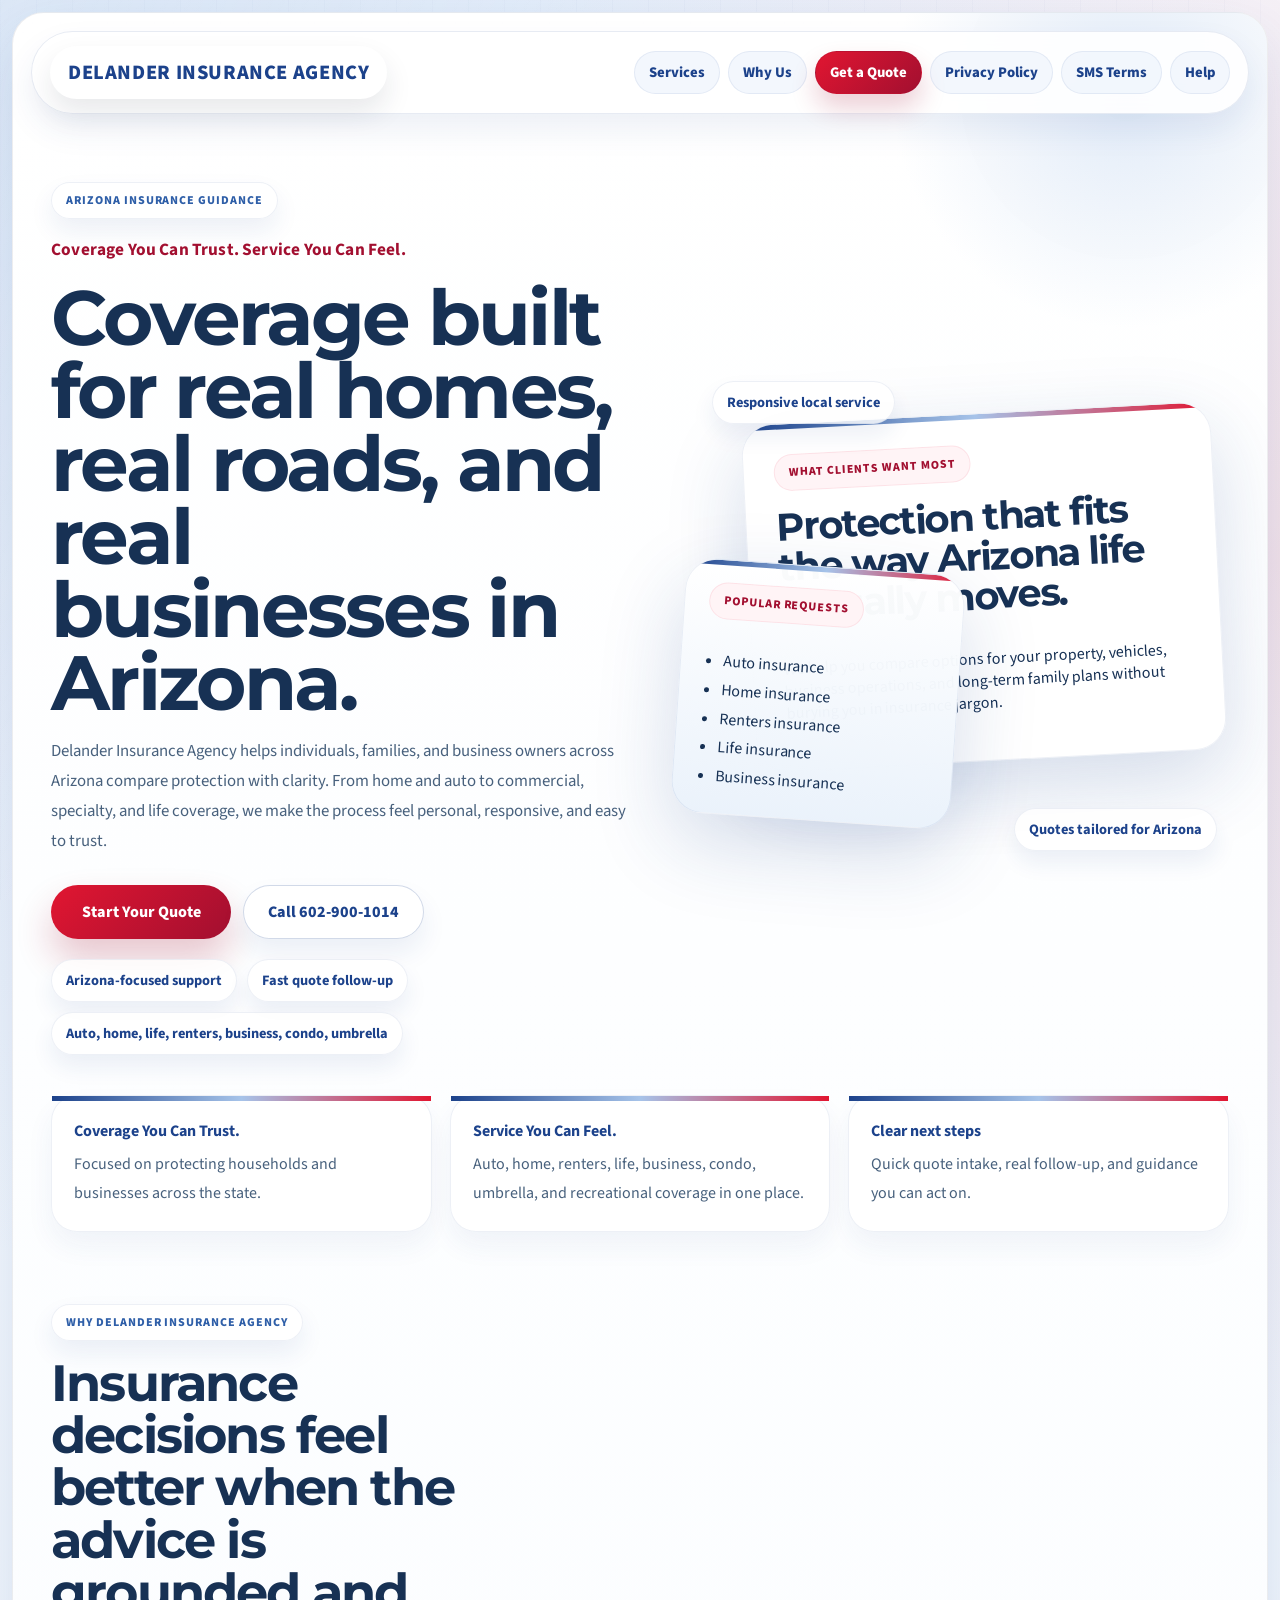
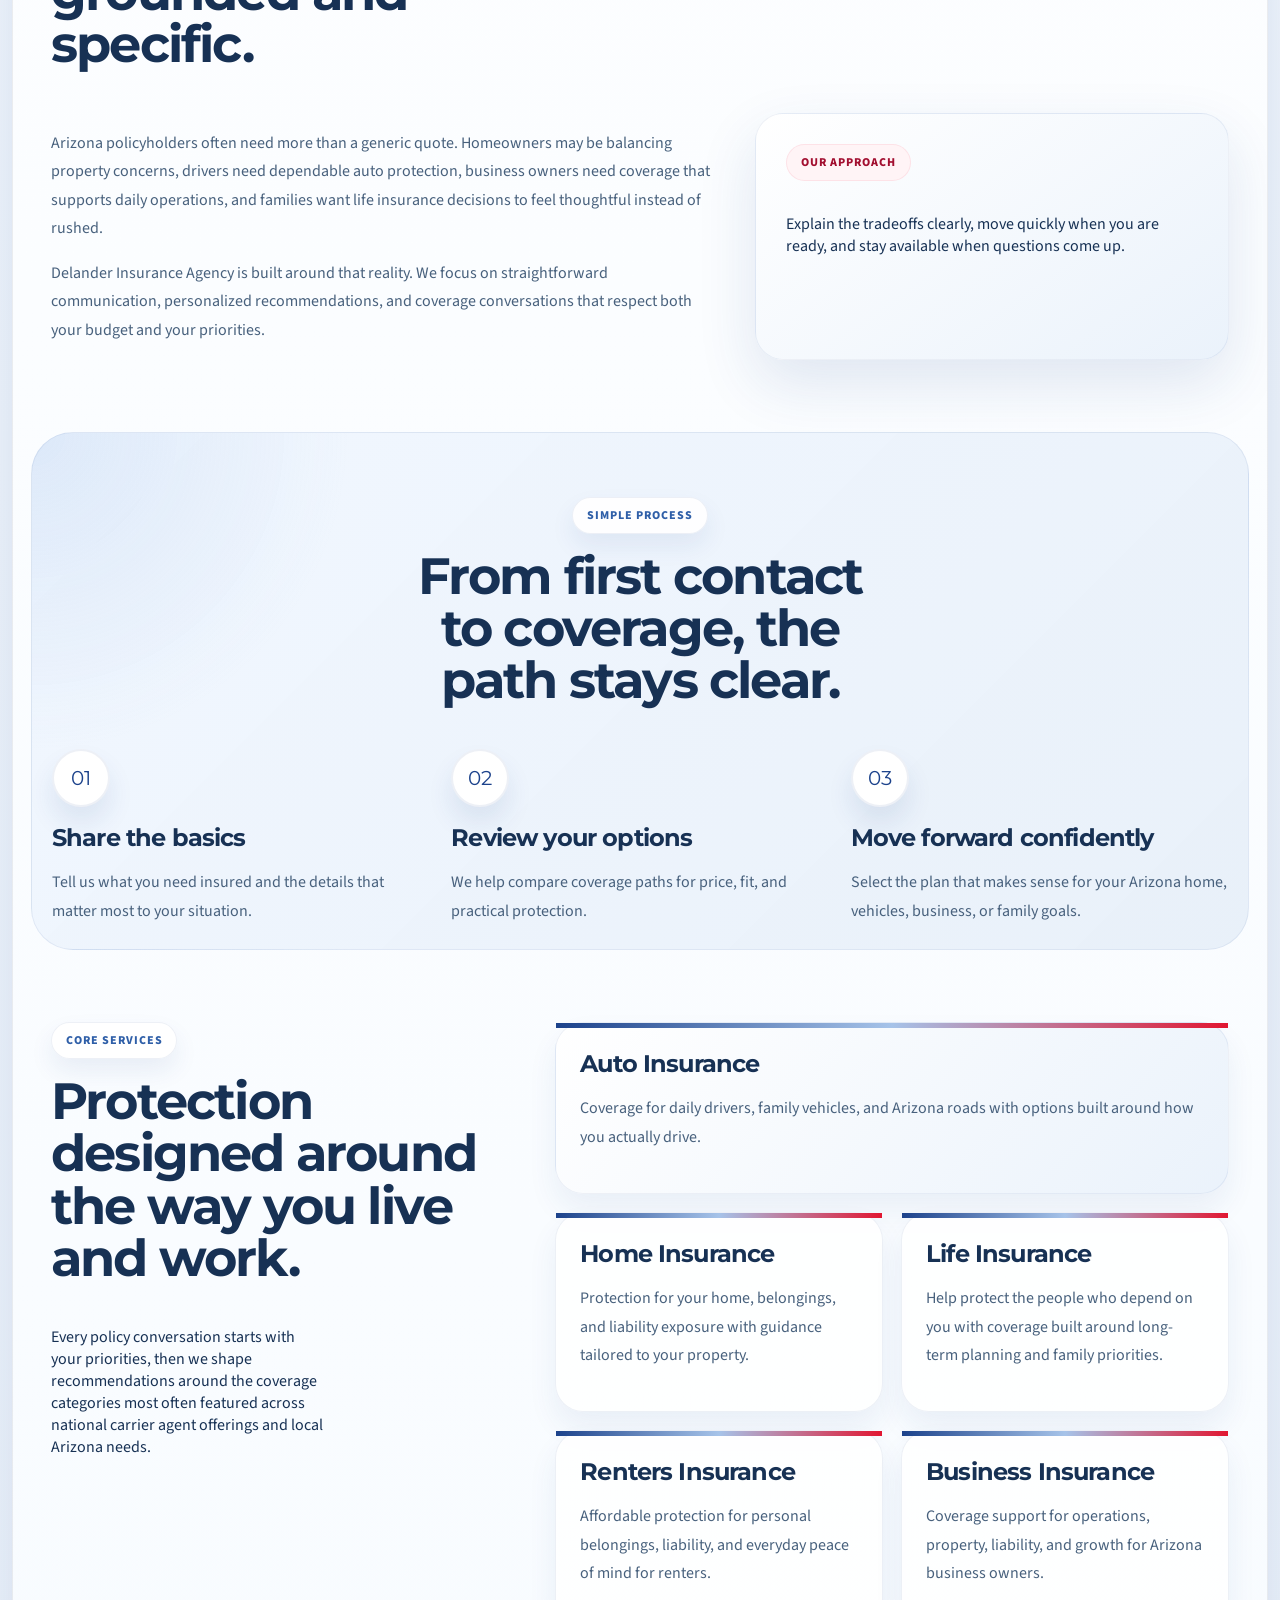
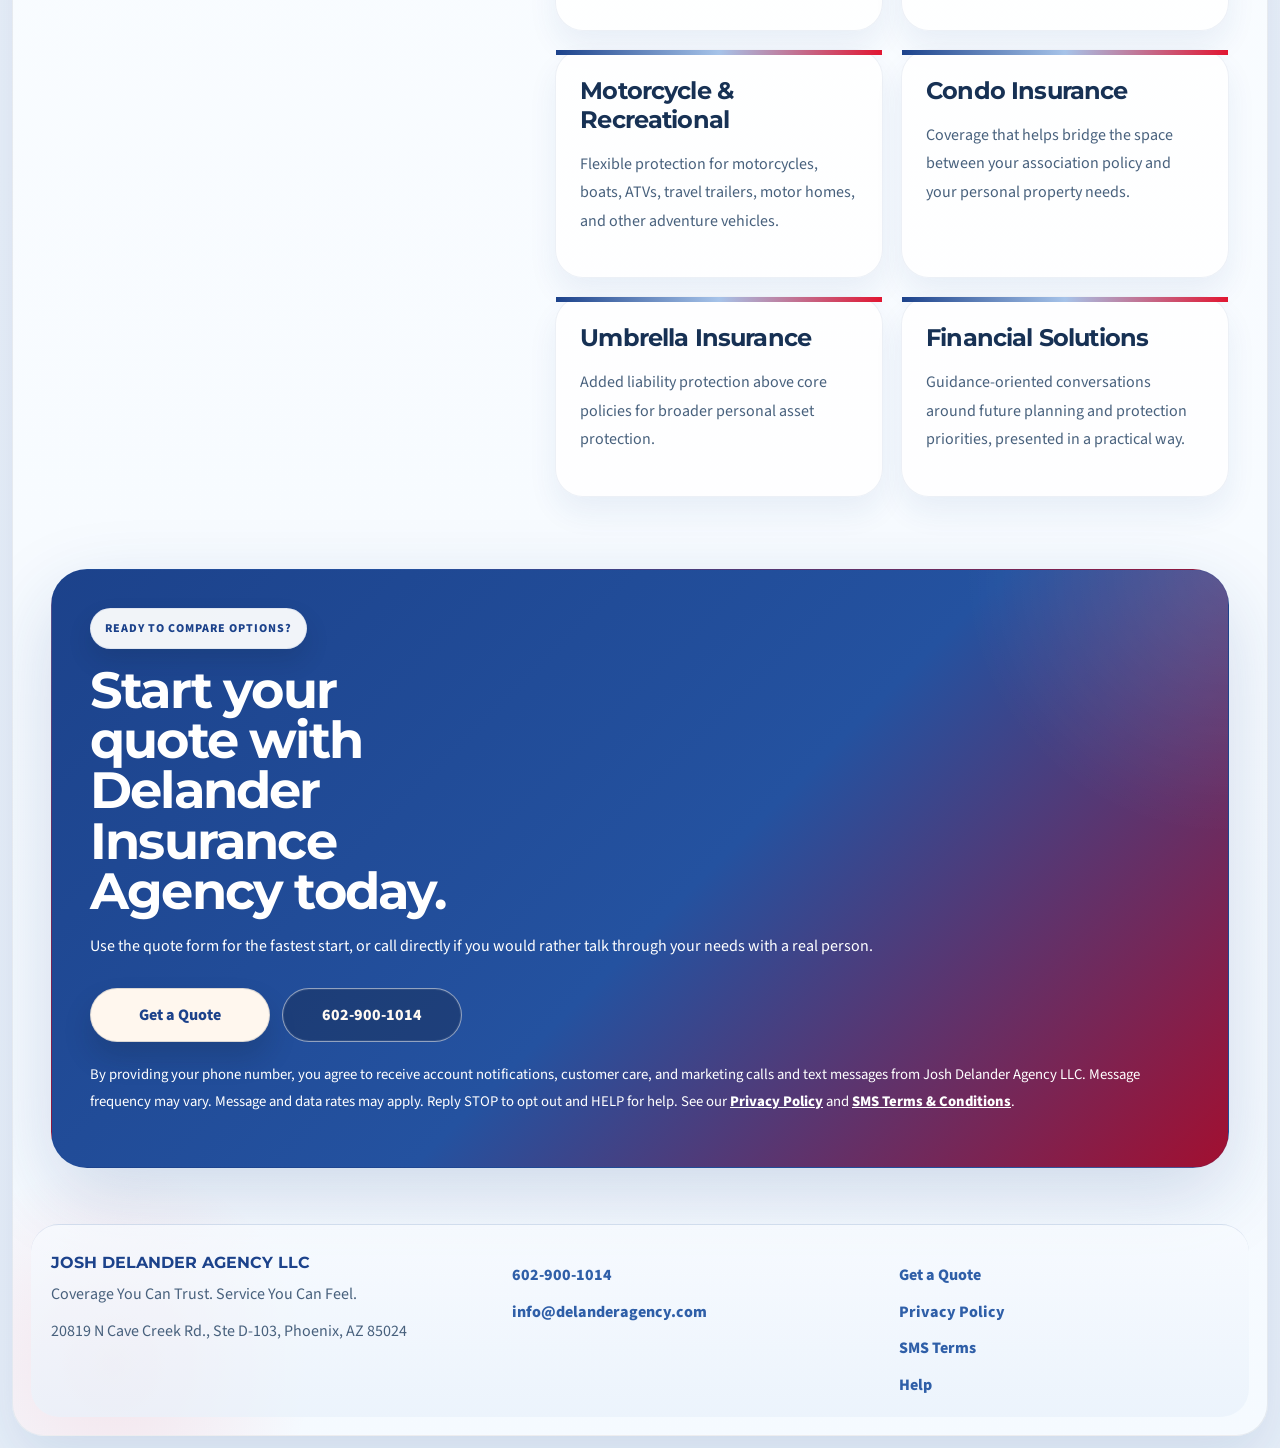
==== index.html @ 1f194bf2 "Add files via upload" ====
<!DOCTYPE html>
<html lang="en">
<head>
  <meta charset="UTF-8" />
  <meta name="viewport" content="width=device-width, initial-scale=1.0" />
  <title>Delander Insurance Agency | Insurance Solutions Across Arizona</title>
  <meta
    name="description"
    content="Delander Insurance Agency helps Arizona families and businesses protect what matters with home, auto, commercial, specialty, and life insurance guidance."
  />
  <link rel="preconnect" href="https://fonts.googleapis.com" />
  <link rel="preconnect" href="https://fonts.gstatic.com" crossorigin />
  <link href="https://fonts.googleapis.com/css2?family=Montserrat:wght@500;600;700;800&family=Source+Sans+3:wght@400;500;600;700&display=swap" rel="stylesheet" />
  <link rel="stylesheet" href="styles.css" />
</head>
<body>
  <div class="page-shell">
    <nav class="site-nav" aria-label="Primary">
      <a href="index.html" class="brand-mark active">Delander Insurance Agency</a>
      <div class="nav-links">
        <a href="#services">Services</a>
        <a href="#why-us">Why Us</a>
        <a href="quote.html" class="nav-cta">Get a Quote</a>
        <a href="privacy-policy.html">Privacy Policy</a>
        <a href="sms-terms.html">SMS Terms</a>
        <a href="help.html">Help</a>
      </div>
    </nav>

    <main>
      <section class="hero-section">
        <div class="hero-copy">
          <p class="eyebrow">Arizona insurance guidance</p>
          <p class="brand-line">Coverage You Can Trust. Service You Can Feel.</p>
          <h1>Coverage built for real homes, real roads, and real businesses in Arizona.</h1>
          <p class="hero-text">
            Delander Insurance Agency helps individuals, families, and business owners across Arizona compare protection with
            clarity. From home and auto to commercial, specialty, and life coverage, we make the process feel
            personal, responsive, and easy to trust.
          </p>
          <div class="hero-actions">
            <a class="btn btn-solid" href="quote.html">Start Your Quote</a>
            <a class="btn btn-outline" href="tel:6029001014">Call 602-900-1014</a>
          </div>
          <div class="hero-tags" aria-label="Key agency benefits">
            <span>Arizona-focused support</span>
            <span>Fast quote follow-up</span>
            <span>Auto, home, life, renters, business, condo, umbrella</span>
          </div>
        </div>

        <div class="hero-panel" aria-label="Agency highlights">
          <article class="floating-card card-primary">
            <p class="card-label">What clients want most</p>
            <h2>Protection that fits the way Arizona life actually moves.</h2>
            <p>
              We help you compare options for your property, vehicles, business operations, and long-term family plans
              without burying you in insurance jargon.
            </p>
          </article>

          <article class="floating-card card-secondary">
            <p class="card-label">Popular requests</p>
            <ul>
              <li>Auto insurance</li>
              <li>Home insurance</li>
              <li>Renters insurance</li>
              <li>Life insurance</li>
              <li>Business insurance</li>
            </ul>
          </article>

          <div class="mini-pill pill-top">Responsive local service</div>
          <div class="mini-pill pill-bottom">Quotes tailored for Arizona</div>
        </div>
      </section>

      <section class="metrics-strip" aria-label="Agency value">
        <div>
          <strong>Coverage You Can Trust.</strong>
          <span>Focused on protecting households and businesses across the state.</span>
        </div>
        <div>
          <strong>Service You Can Feel.</strong>
          <span>Auto, home, renters, life, business, condo, umbrella, and recreational coverage in one place.</span>
        </div>
        <div>
          <strong>Clear next steps</strong>
          <span>Quick quote intake, real follow-up, and guidance you can act on.</span>
        </div>
      </section>

      <section id="why-us" class="story-section">
        <div class="section-head">
          <p class="eyebrow">Why Delander Insurance Agency</p>
          <h2>Insurance decisions feel better when the advice is grounded and specific.</h2>
        </div>
        <div class="story-grid">
          <div class="story-copy">
            <p>
              Arizona policyholders often need more than a generic quote. Homeowners may be balancing property concerns,
              drivers need dependable auto protection, business owners need coverage that supports daily operations, and
              families want life insurance decisions to feel thoughtful instead of rushed.
            </p>
            <p>
              Delander Insurance Agency is built around that reality. We focus on straightforward communication, personalized
              recommendations, and coverage conversations that respect both your budget and your priorities.
            </p>
          </div>
          <aside class="promise-card">
            <p class="card-label">Our approach</p>
            <p>
              Explain the tradeoffs clearly, move quickly when you are ready, and stay available when questions come up.
            </p>
          </aside>
        </div>
      </section>

      <section class="process-section" aria-label="How quoting works">
        <div class="section-head centered">
          <p class="eyebrow">Simple process</p>
          <h2>From first contact to coverage, the path stays clear.</h2>
        </div>
        <div class="process-grid">
          <article class="process-step">
            <span class="step-id">01</span>
            <h3>Share the basics</h3>
            <p>Tell us what you need insured and the details that matter most to your situation.</p>
          </article>
          <article class="process-step">
            <span class="step-id">02</span>
            <h3>Review your options</h3>
            <p>We help compare coverage paths for price, fit, and practical protection.</p>
          </article>
          <article class="process-step">
            <span class="step-id">03</span>
            <h3>Move forward confidently</h3>
            <p>Select the plan that makes sense for your Arizona home, vehicles, business, or family goals.</p>
          </article>
        </div>
      </section>

      <section id="services" class="services-section">
        <div class="section-head services-head">
          <p class="eyebrow">Core services</p>
          <h2>Protection designed around the way you live and work.</h2>
          <p>
            Every policy conversation starts with your priorities, then we shape recommendations around the coverage
            categories most often featured across national carrier agent offerings and local Arizona needs.
          </p>
        </div>
        <div class="services-grid">
          <article class="service-card feature-card">
            <h3>Auto Insurance</h3>
            <p>
              Coverage for daily drivers, family vehicles, and Arizona roads with options built around how you actually drive.
            </p>
          </article>
          <article class="service-card">
            <h3>Home Insurance</h3>
            <p>
              Protection for your home, belongings, and liability exposure with guidance tailored to your property.
            </p>
          </article>
          <article class="service-card">
            <h3>Life Insurance</h3>
            <p>
              Help protect the people who depend on you with coverage built around long-term planning and family priorities.
            </p>
          </article>
          <article class="service-card">
            <h3>Renters Insurance</h3>
            <p>
              Affordable protection for personal belongings, liability, and everyday peace of mind for renters.
            </p>
          </article>
          <article class="service-card">
            <h3>Business Insurance</h3>
            <p>
              Coverage support for operations, property, liability, and growth for Arizona business owners.
            </p>
          </article>
          <article class="service-card">
            <h3>Motorcycle &amp; Recreational</h3>
            <p>
              Flexible protection for motorcycles, boats, ATVs, travel trailers, motor homes, and other adventure vehicles.
            </p>
          </article>
          <article class="service-card">
            <h3>Condo Insurance</h3>
            <p>
              Coverage that helps bridge the space between your association policy and your personal property needs.
            </p>
          </article>
          <article class="service-card">
            <h3>Umbrella Insurance</h3>
            <p>
              Added liability protection above core policies for broader personal asset protection.
            </p>
          </article>
          <article class="service-card">
            <h3>Financial Solutions</h3>
            <p>
              Guidance-oriented conversations around future planning and protection priorities, presented in a practical way.
            </p>
          </article>
        </div>
      </section>

      <section class="cta-section">
        <div class="cta-copy">
          <p class="eyebrow">Ready to compare options?</p>
          <h2>Start your quote with Delander Insurance Agency today.</h2>
          <p>
            Use the quote form for the fastest start, or call directly if you would rather talk through your needs with
            a real person.
          </p>
        </div>
        <div class="hero-actions">
          <a class="btn btn-light" href="quote.html">Get a Quote</a>
          <a class="btn btn-ghost" href="tel:6029001014">602-900-1014</a>
        </div>
        <p class="consent-note">
          By providing your phone number, you agree to receive account notifications, customer care, and marketing calls
          and text messages from Josh Delander Agency LLC. Message frequency may vary. Message and data rates may apply.
          Reply STOP to opt out and HELP for help. See our <a href="privacy-policy.html">Privacy Policy</a> and
          <a href="sms-terms.html">SMS Terms &amp; Conditions</a>.
        </p>
      </section>
    </main>

    <footer class="site-footer">
      <div>
        <strong>Josh Delander Agency LLC</strong>
        <p>Coverage You Can Trust. Service You Can Feel.</p>
        <p>20819 N Cave Creek Rd., Ste D-103, Phoenix, AZ 85024</p>
      </div>
      <div>
        <p><a href="tel:6029001014">602-900-1014</a></p>
        <p><a href="mailto:info@delanderagency.com">info@delanderagency.com</a></p>
      </div>
      <div>
        <p><a href="quote.html">Get a Quote</a></p>
        <p><a href="privacy-policy.html">Privacy Policy</a></p>
        <p><a href="sms-terms.html">SMS Terms</a></p>
        <p><a href="help.html">Help</a></p>
      </div>
    </footer>
  </div>
</body>
</html>
---- styles.css ----
@import url('https://fonts.googleapis.com/css2?family=Montserrat:wght@500;600;700;800&family=Source+Sans+3:wght@400;500;600;700&display=swap');

:root {
  --bg: #eef4fb;
  --paper: rgba(255, 255, 255, 0.95);
  --surface: #f8fbff;
  --line: rgba(53, 57, 80, 0.12);
  --text: #173154;
  --muted: #48617d;
  --navy: #1c428b;
  --blue: #2f5fa8;
  --light-blue: #a6c3e9;
  --pale-blue: #eaf2fb;
  --red: #e11631;
  --deep-red: #a20f30;
  --white: #ffffff;
  --shadow-soft: 0 24px 60px rgba(28, 66, 139, 0.12);
  --shadow-strong: 0 28px 80px rgba(28, 66, 139, 0.18);
}

* { box-sizing: border-box; }
html { scroll-behavior: smooth; }

body {
  margin: 0;
  color: var(--text);
  font-family: 'Source Sans 3', sans-serif;
  background:
    radial-gradient(circle at 0% 0%, rgba(166, 195, 233, 0.42), transparent 26%),
    radial-gradient(circle at 100% 12%, rgba(225, 22, 49, 0.1), transparent 22%),
    linear-gradient(180deg, #f6faff 0%, #eef4fb 44%, #e8f0f9 100%);
}

body::before {
  content: '';
  position: fixed;
  inset: 0;
  pointer-events: none;
  background:
    linear-gradient(115deg, rgba(255, 255, 255, 0.2), transparent 35%),
    repeating-linear-gradient(
      90deg,
      rgba(28, 66, 139, 0.02) 0,
      rgba(28, 66, 139, 0.02) 1px,
      transparent 1px,
      transparent 36px
    );
}

.page-shell {
  width: min(1320px, calc(100% - 24px));
  min-height: calc(100vh - 24px);
  margin: 12px auto;
  padding: 18px;
  border: 1px solid rgba(29, 36, 51, 0.08);
  border-radius: 32px;
  background: linear-gradient(180deg, rgba(255, 255, 255, 0.98), rgba(245, 250, 255, 0.98));
  box-shadow: var(--shadow-soft);
  position: relative;
  overflow: hidden;
}

.page-shell::before,
.page-shell::after {
  content: '';
  position: absolute;
  border-radius: 50%;
  pointer-events: none;
}

.page-shell::before {
  width: 520px;
  height: 520px;
  top: -180px;
  right: -120px;
  background: radial-gradient(circle, rgba(166, 195, 233, 0.34), transparent 64%);
}

.page-shell::after {
  width: 420px;
  height: 420px;
  bottom: -140px;
  left: -110px;
  background: radial-gradient(circle, rgba(225, 22, 49, 0.1), transparent 68%);
}

.site-nav,
.hero-section,
.metrics-strip,
.story-section,
.process-section,
.services-section,
.cta-section,
.quote-header,
.quote-section,
.policy-layout,
.site-footer {
  position: relative;
  z-index: 1;
}

.site-nav {
  display: flex;
  align-items: center;
  justify-content: space-between;
  gap: 18px;
  padding: 14px 18px;
  border-radius: 999px;
  background: rgba(255, 255, 255, 0.9);
  border: 1px solid rgba(28, 66, 139, 0.1);
  backdrop-filter: blur(18px);
  box-shadow: 0 16px 32px rgba(28, 66, 139, 0.08);
}

.brand-mark,
.nav-links a {
  text-decoration: none;
  color: var(--navy);
  font-weight: 800;
}

.brand-mark {
  letter-spacing: 0.03em;
  padding: 10px 14px;
  border-radius: 999px;
  font-size: 1.04rem;
  text-transform: uppercase;
}

.nav-links {
  display: flex;
  flex-wrap: wrap;
  justify-content: flex-end;
  gap: 8px;
}

.nav-links a {
  padding: 10px 14px;
  border-radius: 999px;
  font-size: 0.92rem;
  background: rgba(234, 242, 251, 0.58);
  border: 1px solid rgba(28, 66, 139, 0.08);
}

.nav-links a:hover,
.nav-links a.active,
.brand-mark.active {
  background: var(--white);
  color: var(--navy);
  box-shadow: 0 12px 24px rgba(26, 36, 59, 0.08);
}

.nav-links a.active {
  border: 1px solid rgba(34, 49, 76, 0.12);
}

.nav-links a.nav-cta {
  color: var(--white);
  background: linear-gradient(135deg, var(--red), var(--deep-red));
  border: 1px solid rgba(162, 15, 48, 0.24);
  box-shadow: 0 14px 26px rgba(162, 15, 48, 0.2);
}

.nav-links a.nav-cta:hover,
.nav-links a.nav-cta.active {
  color: var(--white);
  background: linear-gradient(135deg, #c8132d, var(--deep-red));
  box-shadow: 0 16px 28px rgba(162, 15, 48, 0.24);
}

.site-nav .brand-mark.active {
  padding: 12px 18px;
  font-size: 1.28rem;
  box-shadow: 0 14px 28px rgba(26, 36, 59, 0.1);
}

.hero-section {
  display: grid;
  grid-template-columns: minmax(0, 1.02fr) minmax(320px, 0.98fr);
  gap: 38px;
  padding: 68px 20px 34px;
  align-items: center;
}

.eyebrow,
.card-label {
  display: inline-flex;
  margin: 0 0 16px;
  padding: 9px 14px;
  border-radius: 999px;
  text-transform: uppercase;
  letter-spacing: 0.08em;
  font-size: 0.75rem;
  font-weight: 800;
}

.eyebrow {
  color: var(--blue);
  background: rgba(255, 255, 255, 0.94);
  box-shadow: 0 12px 24px rgba(28, 66, 139, 0.08);
  border: 1px solid rgba(28, 66, 139, 0.08);
}

.card-label {
  color: var(--deep-red);
  background: rgba(255, 244, 246, 0.95);
  border: 1px solid rgba(225, 22, 49, 0.08);
}

h1,
h2,
h3 {
  margin-top: 0;
  font-family: 'Montserrat', sans-serif;
  letter-spacing: -0.035em;
}

.hero-section h1 {
  max-width: 11ch;
  margin-bottom: 0;
  font-size: clamp(3rem, 6vw, 5.4rem);
  line-height: 0.95;
}

.hero-text,
.brand-line,
.story-copy p,
.service-card p,
.process-step p,
.quote-copy,
.quote-intro,
.support-copy,
.fine-print,
.policy-layout p,
.site-footer p,
.metrics-strip span,
.cta-copy p,
.consent-note {
  color: var(--muted);
  line-height: 1.78;
}

.brand-line {
  margin: 0 0 16px;
  color: var(--deep-red);
  font-size: 1.08rem;
  font-weight: 700;
  letter-spacing: 0.01em;
}

.centered-line {
  text-align: center;
}

.hero-text {
  max-width: 620px;
  margin-top: 18px;
  font-size: 1.05rem;
}

.hero-actions {
  display: flex;
  flex-wrap: wrap;
  gap: 12px;
  margin-top: 28px;
}

.btn {
  display: inline-flex;
  align-items: center;
  justify-content: center;
  min-width: 180px;
  padding: 15px 24px;
  border-radius: 999px;
  text-decoration: none;
  font-weight: 800;
  transition: transform 0.2s ease, box-shadow 0.2s ease;
}

.btn:hover { transform: translateY(-2px); }

.btn-solid {
  color: var(--white);
  background: linear-gradient(135deg, var(--red), var(--deep-red));
  box-shadow: 0 20px 36px rgba(162, 15, 48, 0.24);
}

.btn-outline {
  color: var(--navy);
  background: rgba(255, 255, 255, 0.96);
  border: 1px solid rgba(28, 66, 139, 0.2);
  box-shadow: 0 14px 26px rgba(28, 66, 139, 0.08);
}

.btn-light {
  color: var(--navy);
  background: var(--white);
  box-shadow: 0 16px 28px rgba(17, 25, 40, 0.18);
}

.btn-ghost {
  color: var(--white);
  border: 1px solid rgba(255, 255, 255, 0.62);
  background: rgba(255, 255, 255, 0.18);
  box-shadow: inset 0 0 0 1px rgba(255, 255, 255, 0.08);
}

.cta-section .btn-light {
  color: var(--navy);
  background: #fff7ee;
  border: 1px solid rgba(34, 49, 76, 0.16);
}

.cta-section .btn-ghost {
  color: #fff9f2;
  background: rgba(22, 34, 58, 0.34);
  border: 1px solid rgba(255, 255, 255, 0.52);
}

.btn-outline:hover,
.btn-light:hover {
  background: var(--white);
  box-shadow: 0 18px 30px rgba(17, 25, 40, 0.16);
}

.btn-ghost:hover {
  background: rgba(255, 255, 255, 0.28);
  box-shadow: 0 16px 28px rgba(17, 25, 40, 0.18);
}

.cta-section .btn-light:hover {
  background: #ffffff;
}

.cta-section .btn-ghost:hover {
  background: rgba(22, 34, 58, 0.5);
}

.hero-tags {
  display: flex;
  flex-wrap: wrap;
  gap: 10px;
  margin-top: 20px;
}

.hero-tags span,
.mini-pill {
  padding: 10px 14px;
  border-radius: 999px;
  background: rgba(255, 255, 255, 0.82);
  color: var(--navy);
  font-size: 0.9rem;
  font-weight: 700;
  box-shadow: 0 12px 22px rgba(28, 66, 139, 0.08);
  border: 1px solid rgba(28, 66, 139, 0.08);
}

.hero-panel {
  min-height: 460px;
  position: relative;
}

.floating-card {
  position: absolute;
  border-radius: 32px;
  border: 1px solid rgba(28, 66, 139, 0.08);
  background: var(--paper);
  box-shadow: var(--shadow-strong);
  overflow: hidden;
}

.floating-card::before,
.service-card::before,
.metrics-strip div::before,
.policy-layout::before {
  content: '';
  position: absolute;
  left: 0;
  right: 0;
  top: 0;
  height: 5px;
  background: linear-gradient(90deg, var(--navy), var(--light-blue), var(--red));
}

.card-primary {
  top: 24px;
  right: 10px;
  width: min(100%, 470px);
  padding: 30px;
  transform: rotate(-3deg);
}

.card-primary h2 {
  font-size: clamp(1.8rem, 3vw, 2.7rem);
  line-height: 1.03;
}

.card-secondary {
  left: 8px;
  bottom: 28px;
  width: min(100%, 280px);
  padding: 22px 24px;
  transform: rotate(4deg);
  background: linear-gradient(180deg, rgba(255, 255, 255, 0.98), rgba(234, 242, 251, 0.98));
}

.card-secondary ul {
  margin: 12px 0 0;
  padding-left: 18px;
  color: var(--text);
  line-height: 1.8;
}

.mini-pill {
  position: absolute;
}

.pill-top { top: -8px; left: 42px; }
.pill-bottom { right: 12px; bottom: -2px; }

.metrics-strip {
  display: grid;
  grid-template-columns: repeat(3, minmax(0, 1fr));
  gap: 18px;
  padding: 0 20px;
  margin-top: 6px;
}

.metrics-strip div {
  position: relative;
  padding: 24px 22px;
  border-radius: 26px;
  background: rgba(255, 255, 255, 0.82);
  border: 1px solid rgba(28, 66, 139, 0.08);
  box-shadow: 0 14px 28px rgba(28, 66, 139, 0.06);
}

.metrics-strip strong {
  display: block;
  margin-bottom: 8px;
  color: var(--navy);
}

.story-section,
.process-section,
.services-section,
.quote-header,
.quote-section,
.policy-layout {
  padding-left: 20px;
  padding-right: 20px;
}

.story-section,
.process-section,
.services-section,
.policy-layout {
  margin-top: 72px;
}

.section-head { margin-bottom: 26px; }
.centered { text-align: center; }
.centered h2 { margin-left: auto; margin-right: auto; }

.section-head h2,
.policy-layout h1,
.quote-header h1 {
  max-width: 13ch;
  font-size: clamp(2.1rem, 4vw, 3.4rem);
  line-height: 1.02;
}

.story-grid {
  display: grid;
  grid-template-columns: minmax(0, 1.1fr) minmax(280px, 0.78fr);
  gap: 36px;
}

.promise-card {
  padding: 30px;
  border-radius: 28px;
  background: linear-gradient(145deg, rgba(255, 255, 255, 0.98), rgba(234, 242, 251, 0.98));
  box-shadow: var(--shadow-soft);
  border: 1px solid rgba(28, 66, 139, 0.08);
}

.process-section {
  padding-top: 64px;
  padding-bottom: 8px;
  border-radius: 42px;
  background:
    radial-gradient(circle at top left, rgba(166, 195, 233, 0.28), transparent 24%),
    linear-gradient(135deg, rgba(241, 247, 255, 0.96), rgba(232, 240, 249, 0.98));
  border: 1px solid rgba(28, 66, 139, 0.08);
}

.process-grid {
  display: grid;
  grid-template-columns: repeat(3, minmax(0, 1fr));
  gap: 22px;
  margin-top: 34px;
}

.step-id {
  display: inline-flex;
  width: 58px;
  height: 58px;
  align-items: center;
  justify-content: center;
  margin-bottom: 16px;
  border-radius: 50%;
  background: var(--white);
  color: var(--navy);
  font-family: 'Montserrat', sans-serif;
  font-size: 1.25rem;
  box-shadow: 0 16px 26px rgba(28, 66, 139, 0.1);
  border: 2px solid rgba(28, 66, 139, 0.08);
}

.process-step h3,
.service-card h3 {
  margin-bottom: 10px;
  font-size: 1.5rem;
}

.services-section {
  display: grid;
  grid-template-columns: minmax(280px, 0.82fr) minmax(0, 1.18fr);
  gap: 36px;
  align-items: start;
}

.services-head p { max-width: 34ch; }

.services-grid {
  display: grid;
  grid-template-columns: repeat(2, minmax(0, 1fr));
  gap: 18px;
}

.service-card {
  position: relative;
  padding: 26px 24px;
  border-radius: 28px;
  background: rgba(255, 255, 255, 0.9);
  border: 1px solid rgba(28, 66, 139, 0.08);
  box-shadow: 0 16px 30px rgba(28, 66, 139, 0.07);
}

.feature-card {
  grid-column: 1 / -1;
  background: linear-gradient(135deg, rgba(255, 255, 255, 0.98), rgba(234, 242, 251, 0.98));
}

.cta-section {
  margin: 72px 20px 18px;
  padding: 38px;
  border-radius: 36px;
  background:
    radial-gradient(circle at top right, rgba(255, 255, 255, 0.12), transparent 20%),
    linear-gradient(135deg, var(--navy) 0%, #2452a0 54%, var(--deep-red) 100%);
  box-shadow: var(--shadow-strong);
  border: 1px solid rgba(28, 66, 139, 0.12);
}

.cta-section h2,
.cta-section p,
.cta-section a {
  color: var(--white);
}

.cta-section .eyebrow {
  color: var(--navy);
  background: rgba(255, 255, 255, 0.94);
  box-shadow: 0 12px 24px rgba(17, 25, 40, 0.14);
}

.cta-section h2 {
  margin-bottom: 12px;
  max-width: 11ch;
  font-size: clamp(2.2rem, 4vw, 3.8rem);
  line-height: 0.98;
}

.consent-note {
  margin-top: 20px;
  font-size: 0.92rem;
  color: rgba(255, 255, 255, 0.84);
}

.consent-note a { font-weight: 800; }

.quote-header {
  padding-top: 64px;
  text-align: center;
}

.quote-header,
.policy-layout {
  animation: fade-rise 0.65s ease both;
}

.quote-header h1 {
  margin-left: auto;
  margin-right: auto;
}

.quote-copy {
  max-width: 700px;
  margin: 14px auto 0;
  font-size: 1.04rem;
}

.quote-art {
  max-width: 520px;
  margin: 28px auto 0;
  padding: 20px 24px 12px;
  border-radius: 26px;
  background: linear-gradient(180deg, rgba(255, 255, 255, 0.98), rgba(234, 242, 251, 0.98));
  border: 1px solid rgba(28, 66, 139, 0.08);
  box-shadow: 0 18px 34px rgba(28, 66, 139, 0.08);
}

.quote-art-badge {
  display: inline-flex;
  margin-bottom: 8px;
  padding: 7px 12px;
  border-radius: 999px;
  background: rgba(225, 22, 49, 0.08);
  color: var(--deep-red);
  font-size: 0.82rem;
  font-weight: 700;
}

.quote-art svg {
  display: block;
  width: 100%;
  height: auto;
}

.quote-section {
  max-width: 920px;
  margin: 0 auto;
  padding-bottom: 12px;
}

.quote-intro,
.support-copy,
.fine-print {
  text-align: center;
}

.quote-intro {
  max-width: 720px;
  margin: 0 auto 18px;
  font-size: 1.02rem;
}

.embed-frame {
  overflow: hidden;
  margin-top: 24px;
  border-radius: 28px;
  border: 1px solid rgba(28, 66, 139, 0.08);
  background:
    linear-gradient(180deg, rgba(255, 255, 255, 0.99), rgba(236, 244, 252, 0.96));
  box-shadow: var(--shadow-soft);
}

.embed-frame iframe {
  display: block;
  width: 100%;
  height: 1200px;
  border: 0;
}

.support-copy a,
.fine-print a,
.policy-layout a,
.site-footer a {
  color: var(--blue);
  font-weight: 800;
  text-decoration: none;
}

.support-copy a:hover,
.fine-print a:hover,
.policy-layout a:hover,
.site-footer a:hover {
  text-decoration: underline;
}

.fine-print {
  max-width: 760px;
  margin: 22px auto 0;
  font-size: 0.9rem;
}

.policy-layout {
  position: relative;
  max-width: 960px;
  margin-left: auto;
  margin-right: auto;
  padding: 26px 34px 24px;
  border-radius: 34px;
  background: rgba(255, 255, 255, 0.84);
  border: 1px solid rgba(28, 66, 139, 0.08);
  box-shadow: 0 20px 44px rgba(28, 66, 139, 0.08);
}

.policy-layout h2 {
  margin-top: 34px;
  margin-bottom: 12px;
  font-size: 1.7rem;
  color: var(--navy);
}

.policy-layout ul {
  padding-left: 20px;
  color: var(--muted);
  line-height: 1.8;
}

.policy-layout > p:first-of-type + h1,
.policy-layout h1 {
  margin-bottom: 10px;
}

.policy-layout > p strong {
  color: var(--navy);
}

.policy-layout p + p {
  margin-top: 14px;
}

.policy-layout h2 + p,
.policy-layout h2 + ul {
  margin-top: 0;
}

.policy-layout a {
  text-underline-offset: 0.14em;
}

.site-footer {
  display: grid;
  grid-template-columns: 1.2fr 1fr 0.9fr;
  gap: 20px;
  margin-top: 56px;
  padding: 28px 20px 10px;
  border-top: 1px solid rgba(28, 66, 139, 0.12);
  background: linear-gradient(180deg, rgba(248, 251, 255, 0.72), rgba(233, 242, 251, 0.72));
  border-radius: 28px;
}

.site-footer strong {
  display: block;
  margin-bottom: 8px;
  color: var(--navy);
  text-transform: uppercase;
  font-family: 'Montserrat', sans-serif;
}

.site-footer p {
  margin: 8px 0;
}

@keyframes fade-rise {
  from {
    opacity: 0;
    transform: translateY(18px);
  }

  to {
    opacity: 1;
    transform: translateY(0);
  }
}

@media (max-width: 980px) {
  .hero-section,
  .services-section,
  .story-grid,
  .site-footer,
  .metrics-strip,
  .process-grid,
  .services-grid {
    grid-template-columns: 1fr;
  }

  .hero-panel { min-height: 400px; }
  .services-grid .feature-card { grid-column: auto; }

  .site-nav {
    flex-direction: column;
    align-items: stretch;
    border-radius: 24px;
  }

  .nav-links { justify-content: center; }

  .policy-layout {
    padding: 24px 24px 18px;
  }

  .site-nav .brand-mark.active {
    font-size: 1.16rem;
  }
}

@media (max-width: 760px) {
  .page-shell {
    width: calc(100% - 12px);
    margin: 6px auto;
    padding: 10px;
    border-radius: 22px;
  }

  .hero-section,
  .story-section,
  .process-section,
  .services-section,
  .quote-header,
  .quote-section,
  .policy-layout,
  .site-footer {
    padding-left: 10px;
    padding-right: 10px;
  }

  .hero-section {
    padding-top: 40px;
    grid-template-columns: 1fr;
  }

  .hero-section h1 {
    max-width: none;
    font-size: clamp(2.5rem, 12vw, 4rem);
  }

  .hero-panel { min-height: 340px; }

  .card-primary,
  .card-secondary {
    position: relative;
    transform: none;
    width: 100%;
    top: auto;
    right: auto;
    left: auto;
    bottom: auto;
    margin-bottom: 16px;
  }

  .mini-pill {
    position: static;
    display: inline-flex;
    margin: 0 8px 8px 0;
  }

  .cta-section {
    margin-left: 10px;
    margin-right: 10px;
    padding: 28px 22px;
    border-radius: 28px;
  }

  .embed-frame iframe { height: 1320px; }

  .policy-layout {
    padding: 18px 16px 14px;
    border-radius: 24px;
  }
}
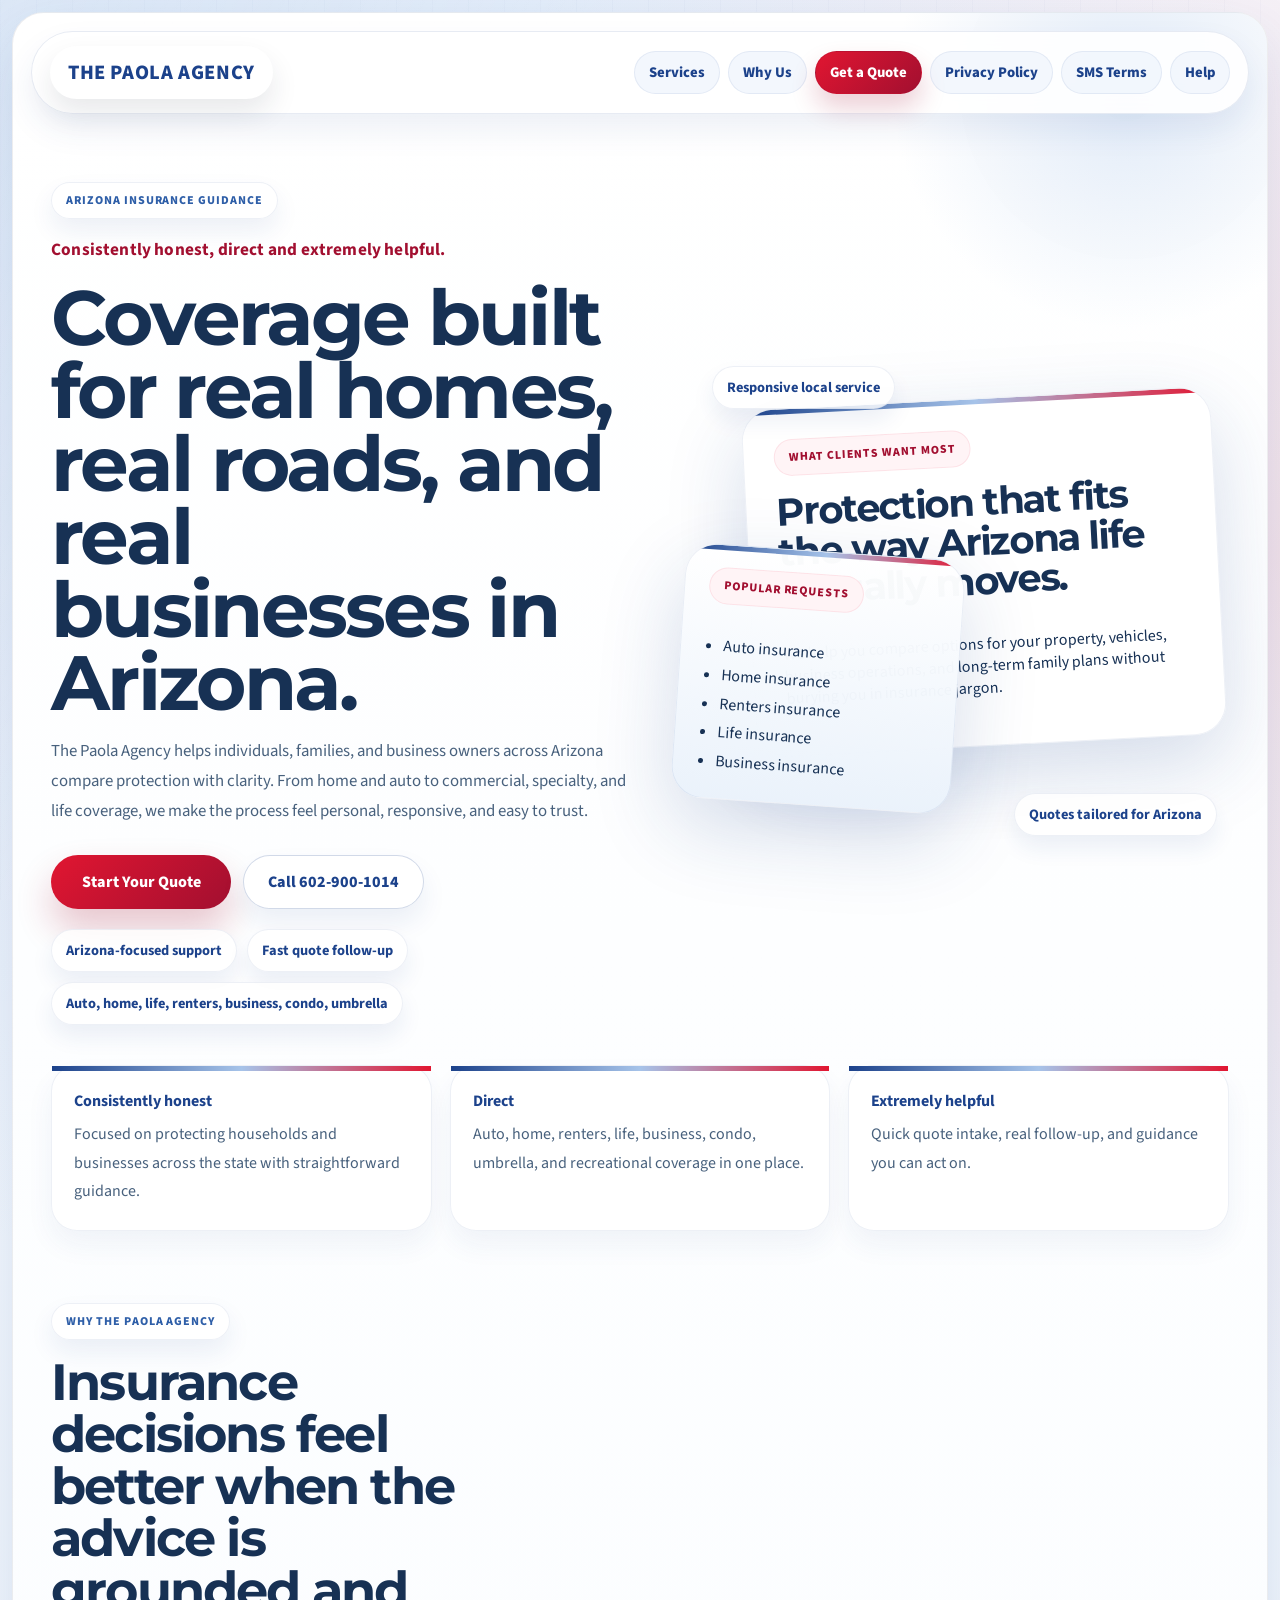
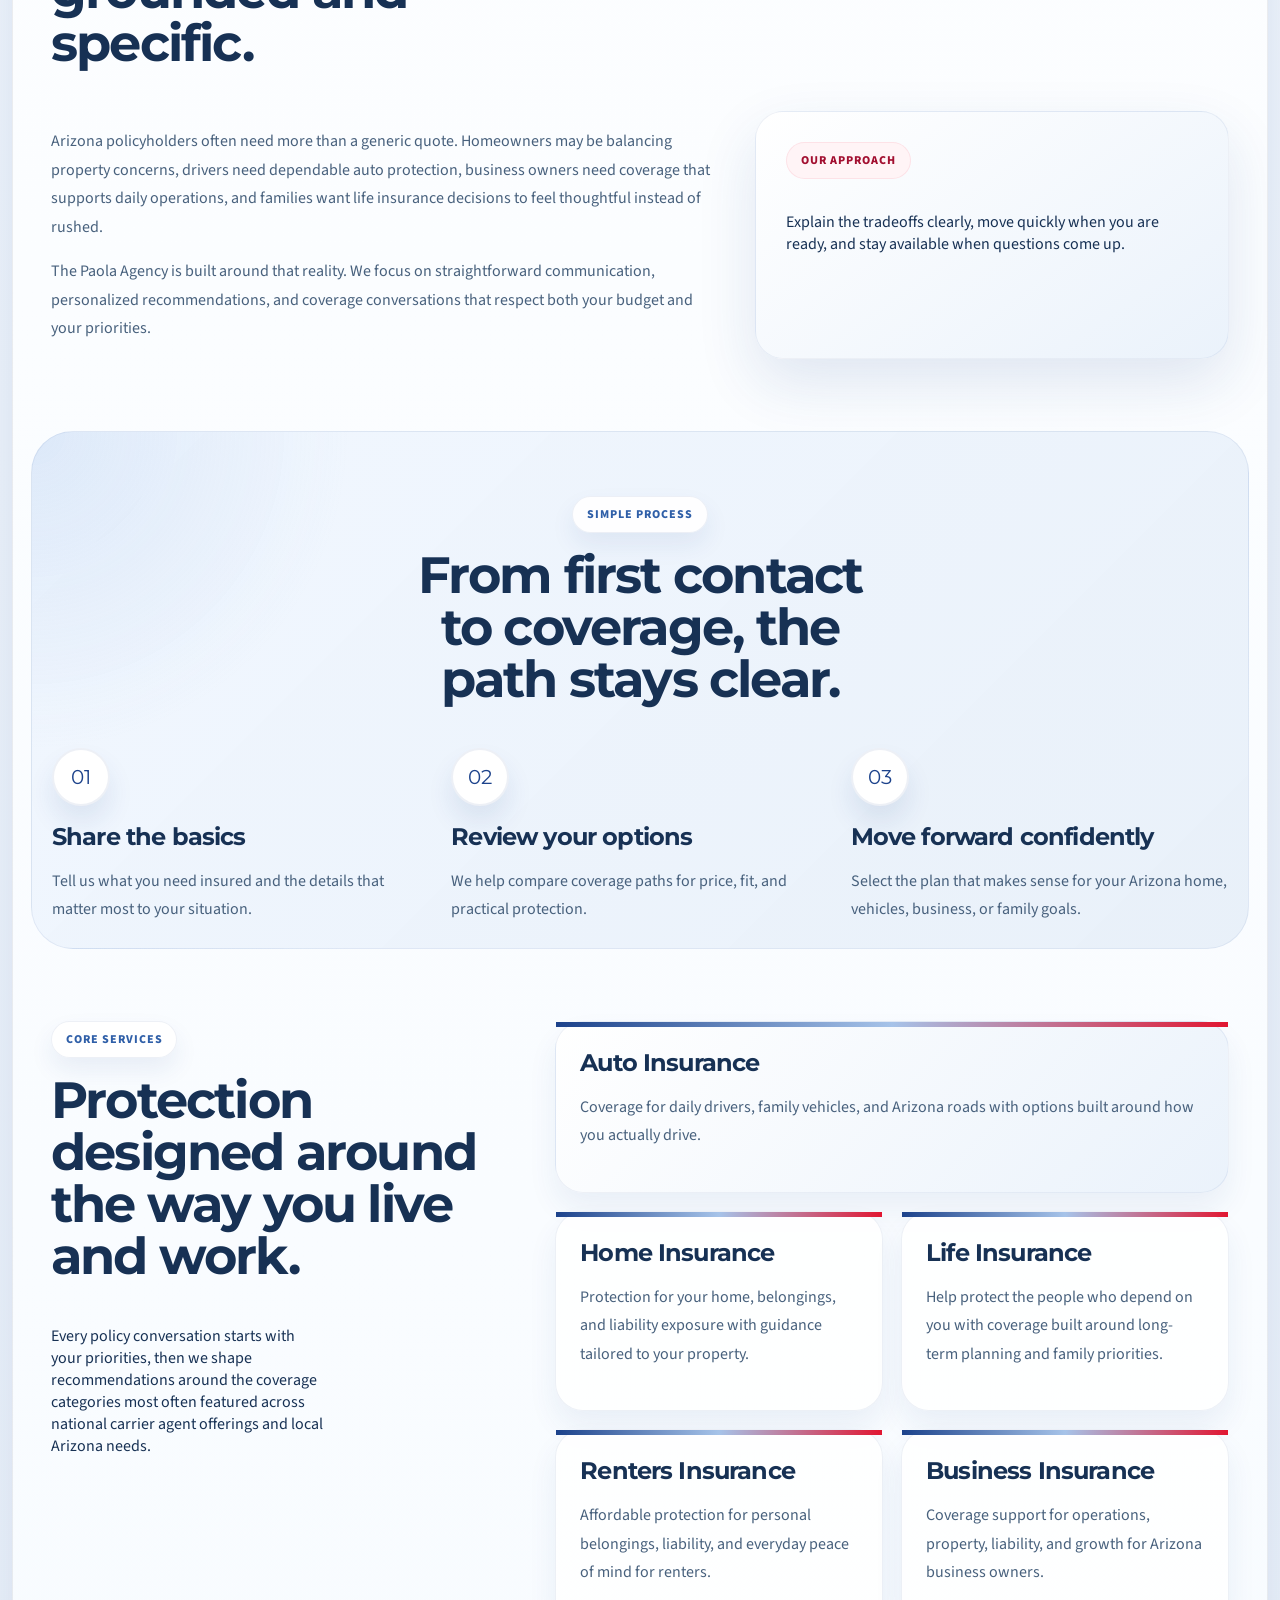
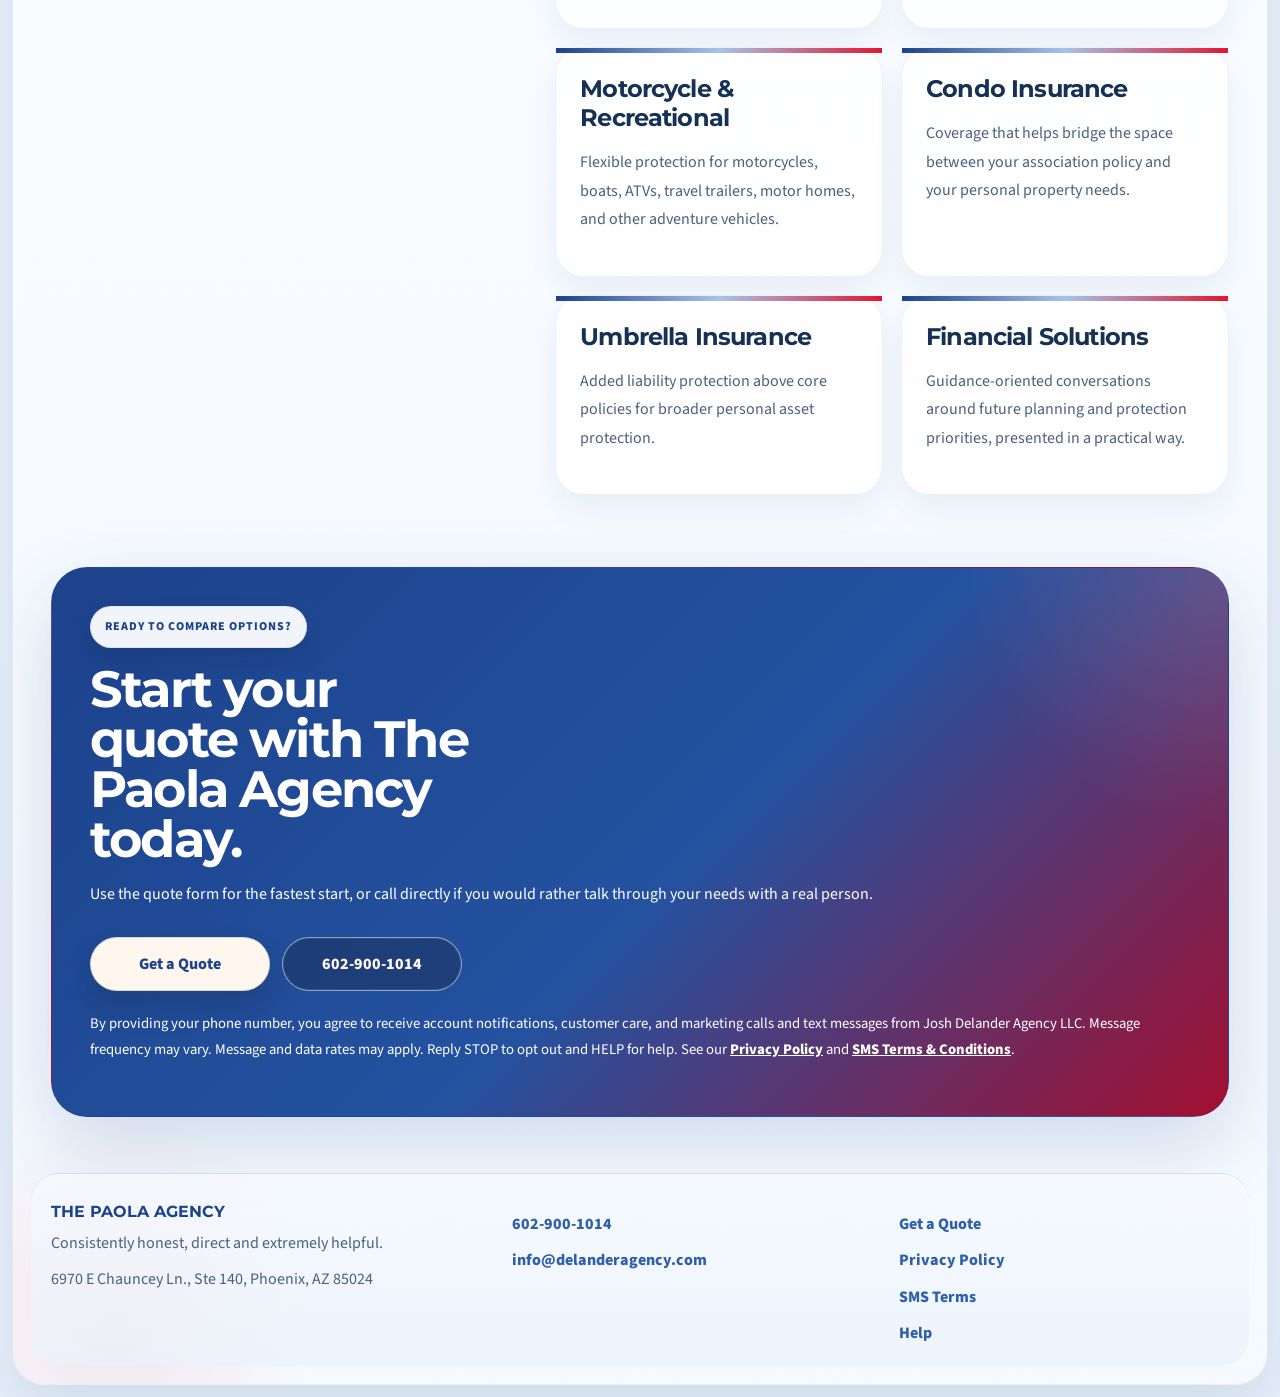
==== commit 42a24c24: "Add files via upload" ====
--- a/index.html
+++ b/index.html
@@ -3,10 +3,10 @@
 <head>
   <meta charset="UTF-8" />
   <meta name="viewport" content="width=device-width, initial-scale=1.0" />
-  <title>Delander Insurance Agency | Insurance Solutions Across Arizona</title>
+  <title>The Paola Agency | Insurance Solutions Across Arizona</title>
   <meta
     name="description"
-    content="Delander Insurance Agency helps Arizona families and businesses protect what matters with home, auto, commercial, specialty, and life insurance guidance."
+    content="The Paola Agency helps Arizona families and businesses protect what matters with home, auto, commercial, specialty, and life insurance guidance."
   />
   <link rel="preconnect" href="https://fonts.googleapis.com" />
   <link rel="preconnect" href="https://fonts.gstatic.com" crossorigin />
@@ -16,7 +16,7 @@
 <body>
   <div class="page-shell">
     <nav class="site-nav" aria-label="Primary">
-      <a href="index.html" class="brand-mark active">Delander Insurance Agency</a>
+      <a href="index.html" class="brand-mark active">The Paola Agency</a>
       <div class="nav-links">
         <a href="#services">Services</a>
         <a href="#why-us">Why Us</a>
@@ -31,10 +31,10 @@
       <section class="hero-section">
         <div class="hero-copy">
           <p class="eyebrow">Arizona insurance guidance</p>
-          <p class="brand-line">Coverage You Can Trust. Service You Can Feel.</p>
+          <p class="brand-line">Consistently honest, direct and extremely helpful.</p>
           <h1>Coverage built for real homes, real roads, and real businesses in Arizona.</h1>
           <p class="hero-text">
-            Delander Insurance Agency helps individuals, families, and business owners across Arizona compare protection with
+            The Paola Agency helps individuals, families, and business owners across Arizona compare protection with
             clarity. From home and auto to commercial, specialty, and life coverage, we make the process feel
             personal, responsive, and easy to trust.
           </p>
@@ -77,22 +77,22 @@
 
       <section class="metrics-strip" aria-label="Agency value">
         <div>
-          <strong>Coverage You Can Trust.</strong>
-          <span>Focused on protecting households and businesses across the state.</span>
+          <strong>Consistently honest</strong>
+          <span>Focused on protecting households and businesses across the state with straightforward guidance.</span>
         </div>
         <div>
-          <strong>Service You Can Feel.</strong>
+          <strong>Direct</strong>
           <span>Auto, home, renters, life, business, condo, umbrella, and recreational coverage in one place.</span>
         </div>
         <div>
-          <strong>Clear next steps</strong>
+          <strong>Extremely helpful</strong>
           <span>Quick quote intake, real follow-up, and guidance you can act on.</span>
         </div>
       </section>
 
       <section id="why-us" class="story-section">
         <div class="section-head">
-          <p class="eyebrow">Why Delander Insurance Agency</p>
+          <p class="eyebrow">Why The Paola Agency</p>
           <h2>Insurance decisions feel better when the advice is grounded and specific.</h2>
         </div>
         <div class="story-grid">
@@ -103,7 +103,7 @@
               families want life insurance decisions to feel thoughtful instead of rushed.
             </p>
             <p>
-              Delander Insurance Agency is built around that reality. We focus on straightforward communication, personalized
+              The Paola Agency is built around that reality. We focus on straightforward communication, personalized
               recommendations, and coverage conversations that respect both your budget and your priorities.
             </p>
           </div>
@@ -210,7 +210,7 @@
       <section class="cta-section">
         <div class="cta-copy">
           <p class="eyebrow">Ready to compare options?</p>
-          <h2>Start your quote with Delander Insurance Agency today.</h2>
+          <h2>Start your quote with The Paola Agency today.</h2>
           <p>
             Use the quote form for the fastest start, or call directly if you would rather talk through your needs with
             a real person.
@@ -231,9 +231,9 @@
 
     <footer class="site-footer">
       <div>
-        <strong>Josh Delander Agency LLC</strong>
-        <p>Coverage You Can Trust. Service You Can Feel.</p>
-        <p>20819 N Cave Creek Rd., Ste D-103, Phoenix, AZ 85024</p>
+        <strong>The Paola Agency</strong>
+        <p>Consistently honest, direct and extremely helpful.</p>
+        <p>6970 E Chauncey Ln., Ste 140, Phoenix, AZ 85024</p>
       </div>
       <div>
         <p><a href="tel:6029001014">602-900-1014</a></p>
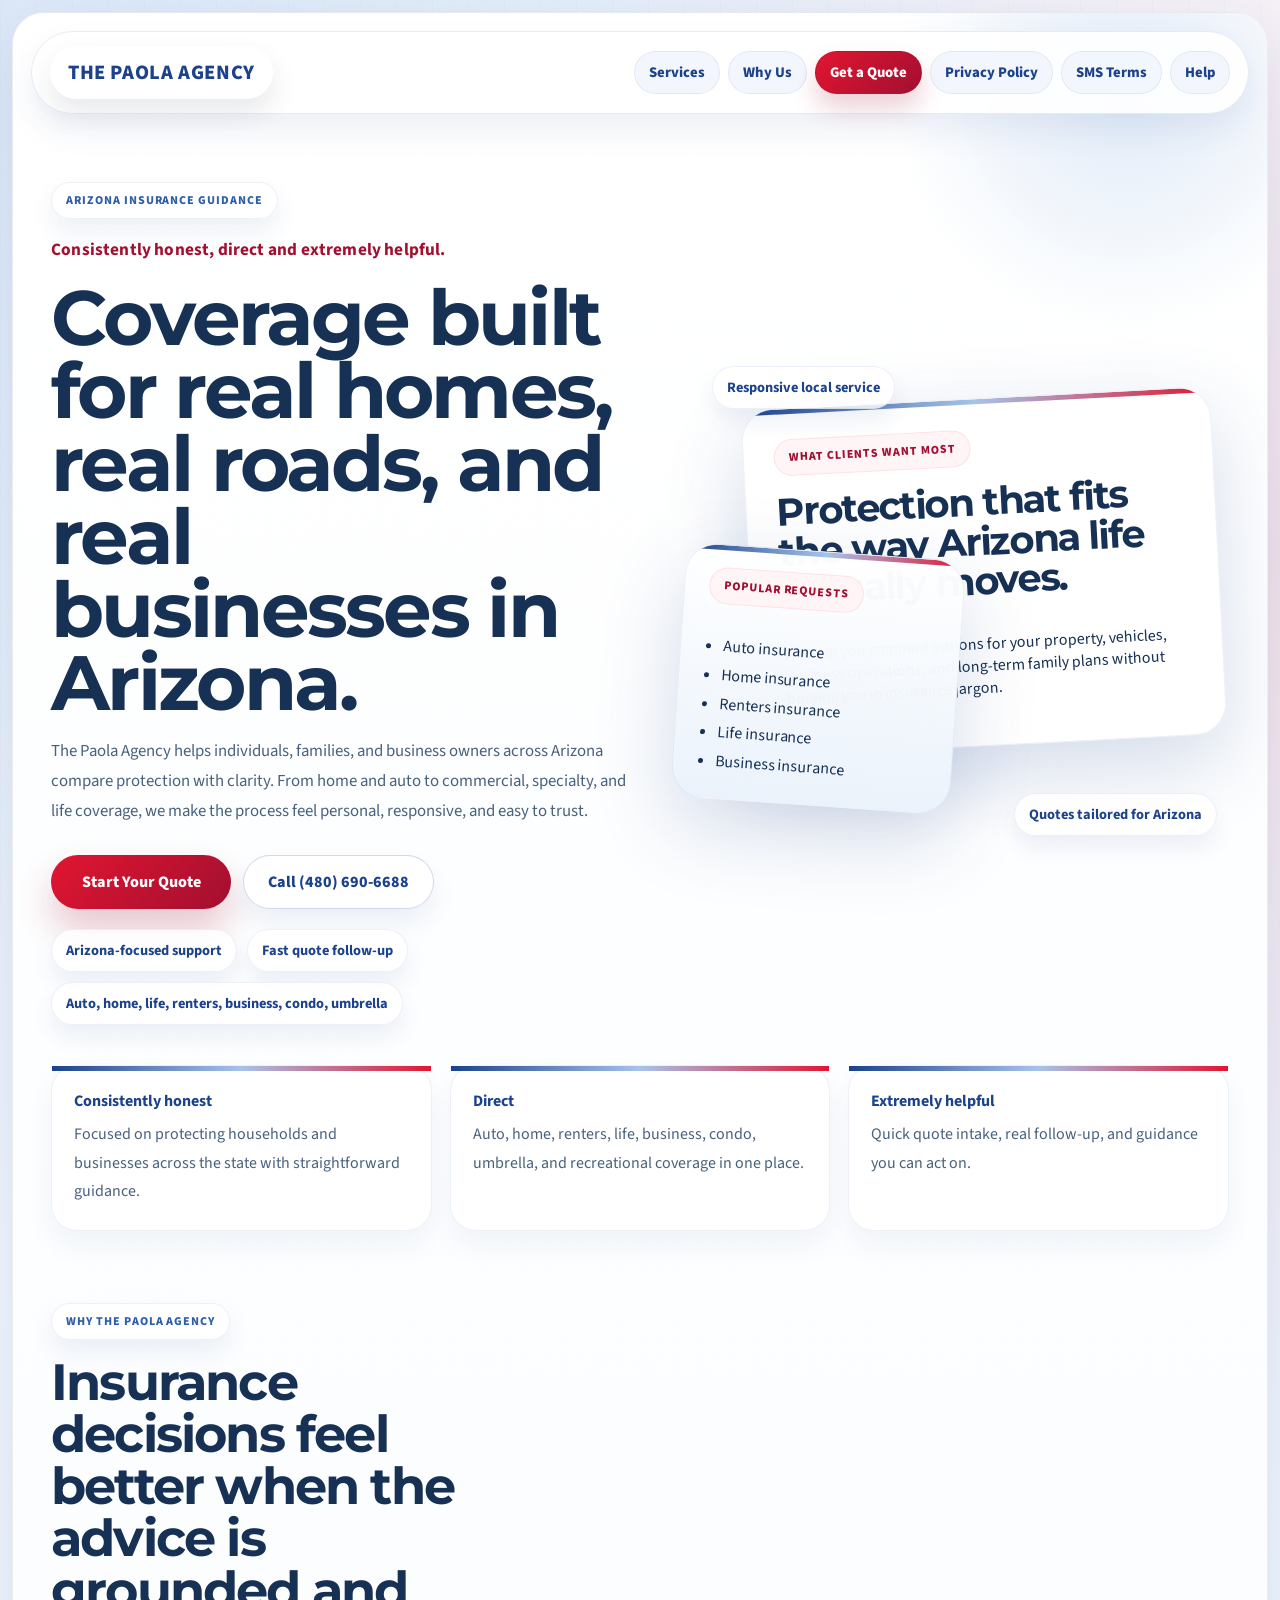
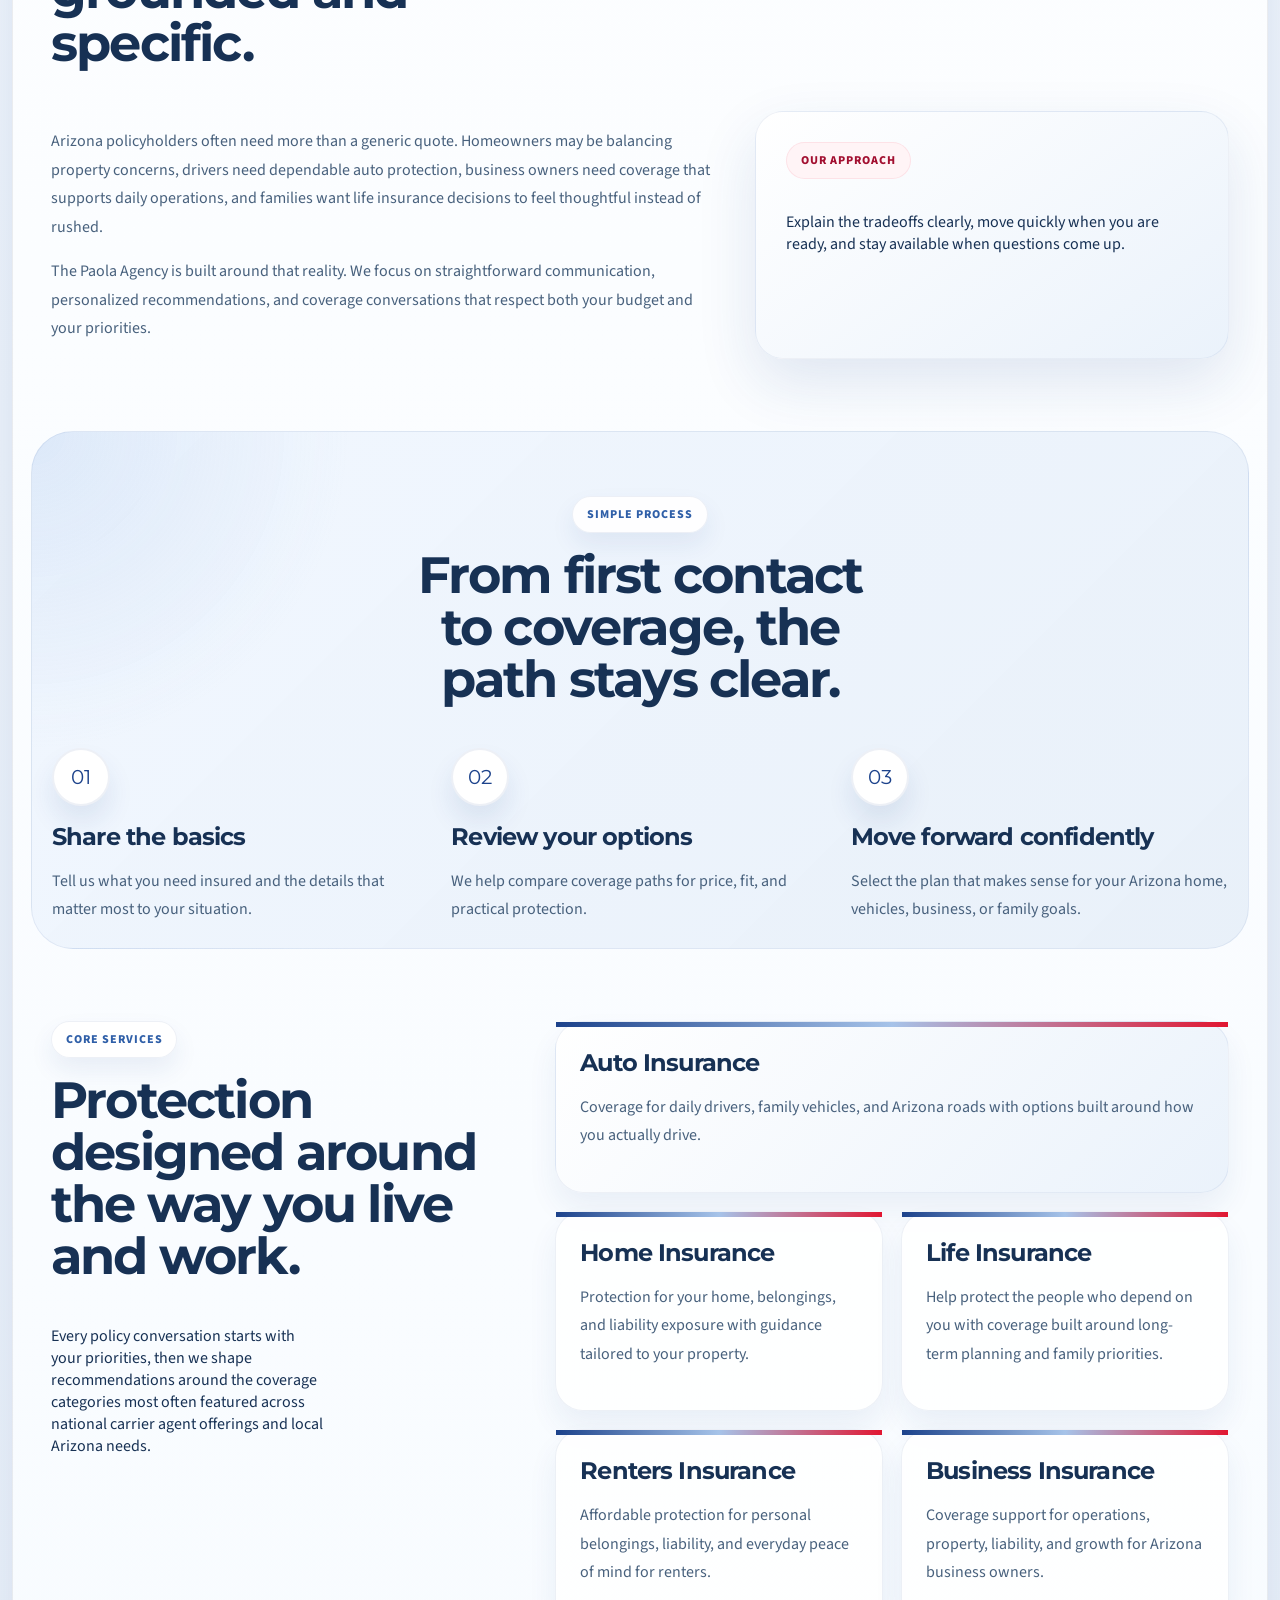
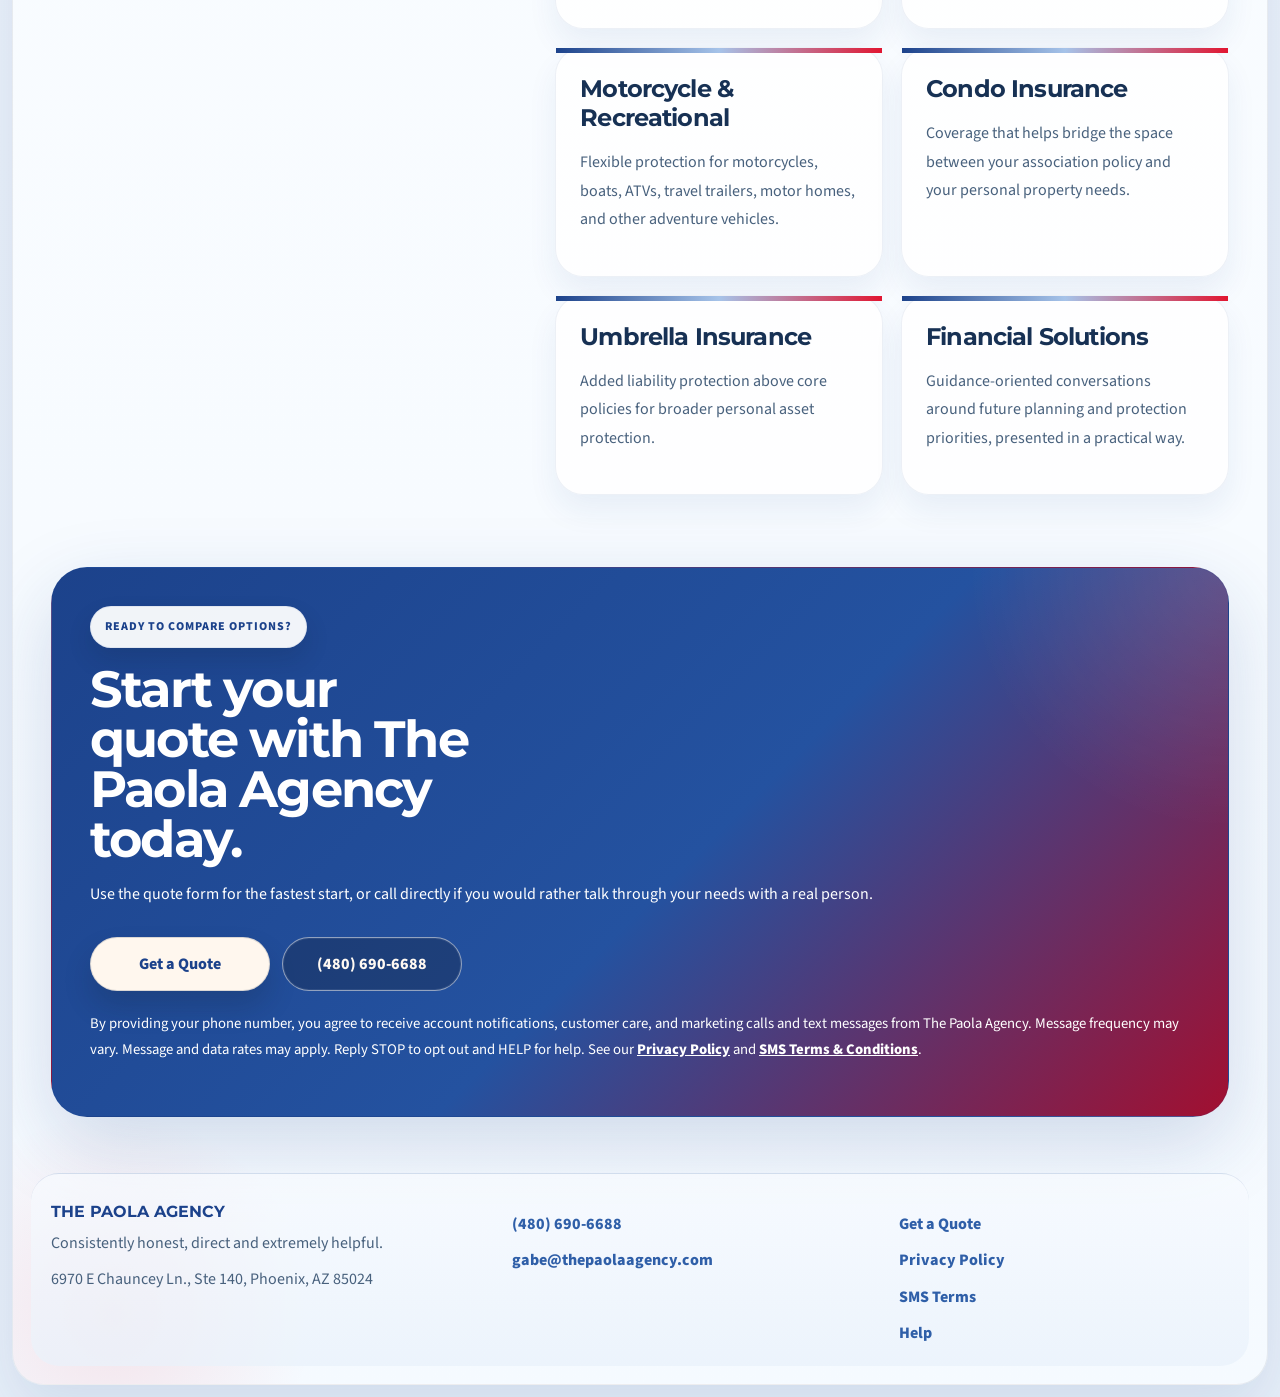
==== commit d5949edb: "Add files via upload" ====
--- a/index.html
+++ b/index.html
@@ -40,7 +40,7 @@
           </p>
           <div class="hero-actions">
             <a class="btn btn-solid" href="quote.html">Start Your Quote</a>
-            <a class="btn btn-outline" href="tel:6029001014">Call 602-900-1014</a>
+            <a class="btn btn-outline" href="tel:4806906688">Call (480) 690-6688</a>
           </div>
           <div class="hero-tags" aria-label="Key agency benefits">
             <span>Arizona-focused support</span>
@@ -218,11 +218,11 @@
         </div>
         <div class="hero-actions">
           <a class="btn btn-light" href="quote.html">Get a Quote</a>
-          <a class="btn btn-ghost" href="tel:6029001014">602-900-1014</a>
+          <a class="btn btn-ghost" href="tel:4806906688">(480) 690-6688</a>
         </div>
         <p class="consent-note">
           By providing your phone number, you agree to receive account notifications, customer care, and marketing calls
-          and text messages from Josh Delander Agency LLC. Message frequency may vary. Message and data rates may apply.
+          and text messages from The Paola Agency. Message frequency may vary. Message and data rates may apply.
           Reply STOP to opt out and HELP for help. See our <a href="privacy-policy.html">Privacy Policy</a> and
           <a href="sms-terms.html">SMS Terms &amp; Conditions</a>.
         </p>
@@ -236,8 +236,8 @@
         <p>6970 E Chauncey Ln., Ste 140, Phoenix, AZ 85024</p>
       </div>
       <div>
-        <p><a href="tel:6029001014">602-900-1014</a></p>
-        <p><a href="mailto:info@delanderagency.com">info@delanderagency.com</a></p>
+        <p><a href="tel:4806906688">(480) 690-6688</a></p>
+        <p><a href="mailto:gabe@thepaolaagency.com">gabe@thepaolaagency.com</a></p>
       </div>
       <div>
         <p><a href="quote.html">Get a Quote</a></p>
